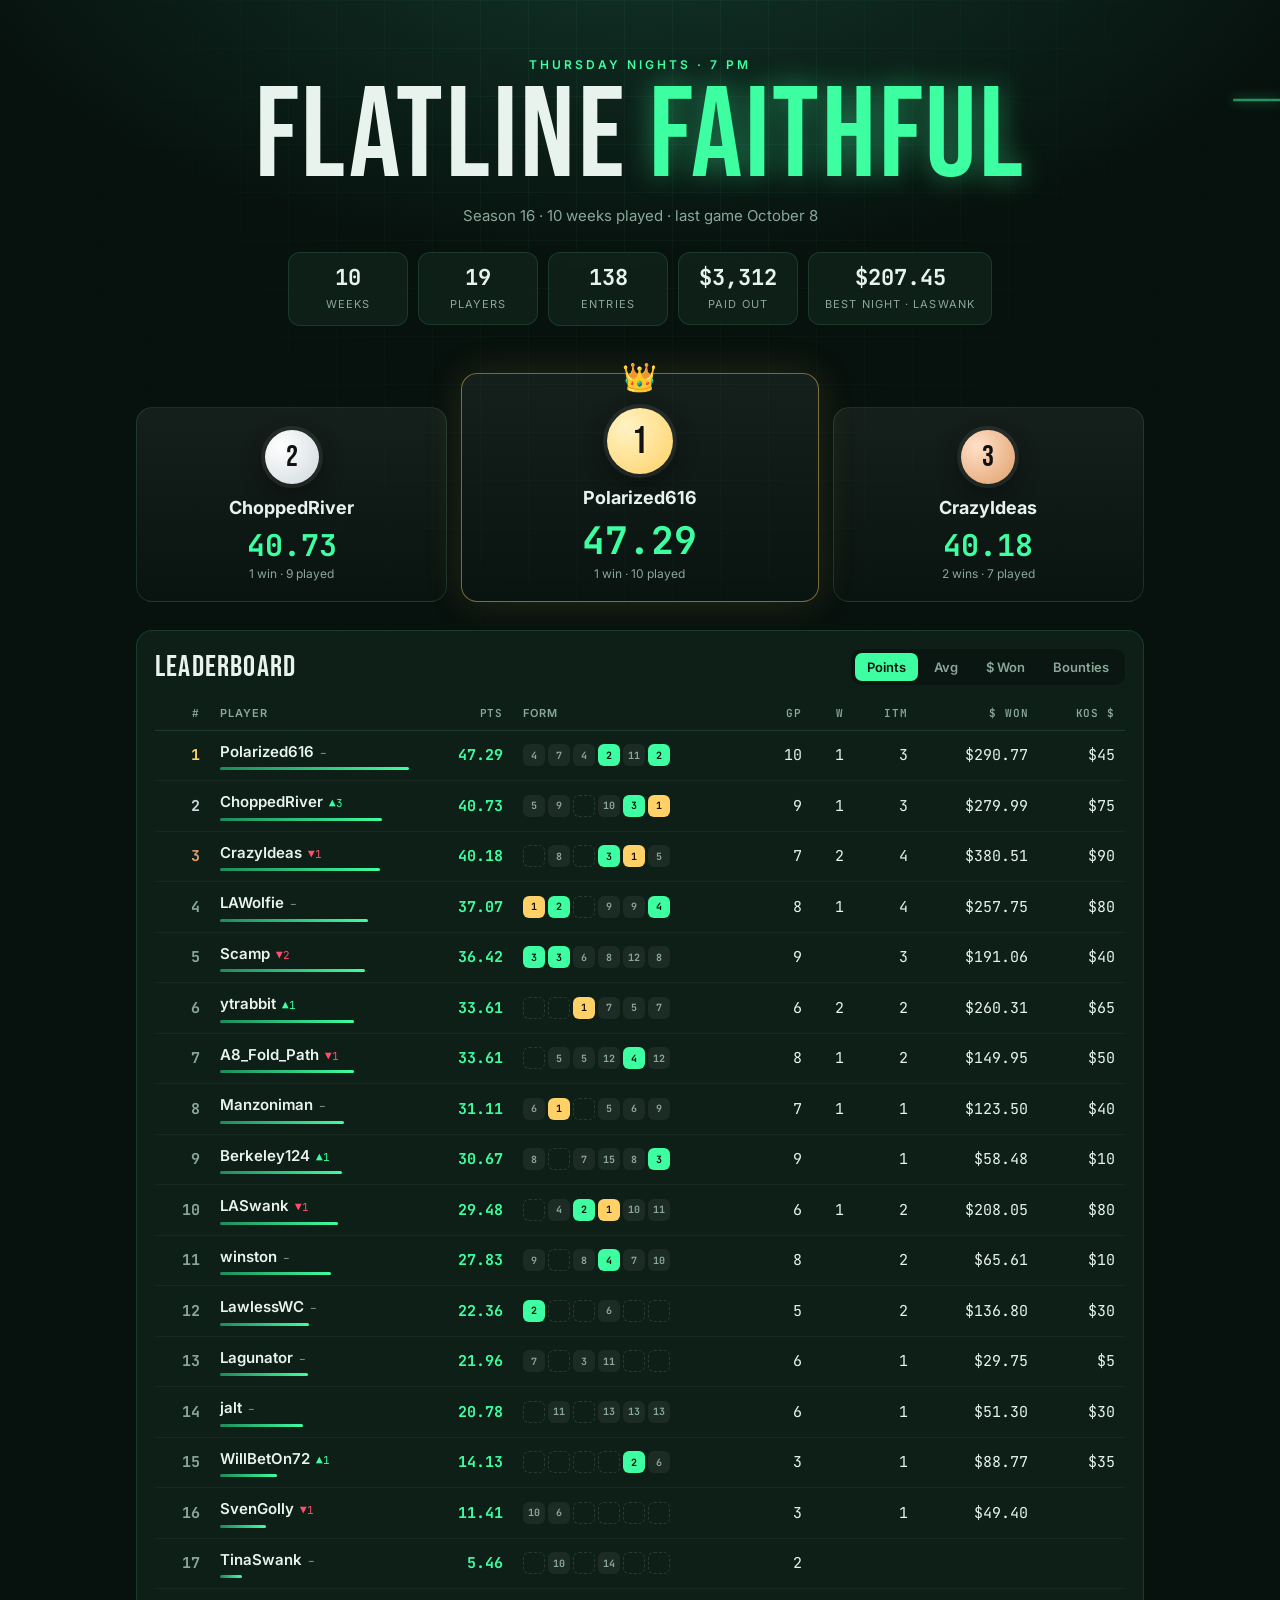
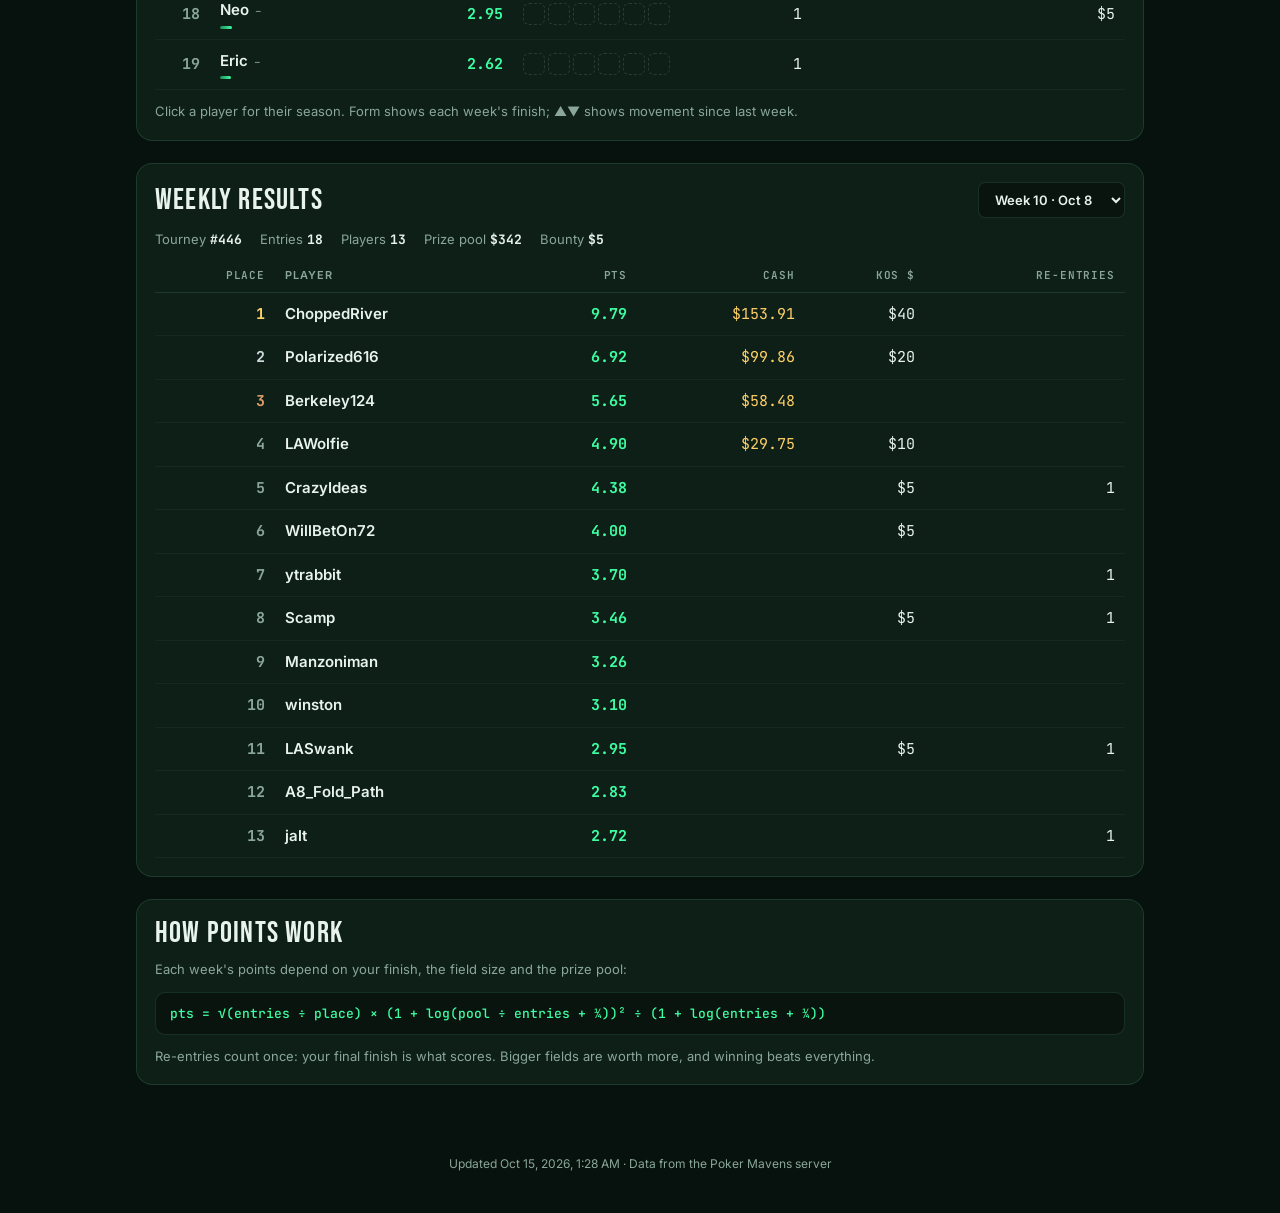
==== docs/index.html @ e8e3a144 "Flatline Faithful standings site Co-Authored-By: Claude Opus 5.5 <noreply@anthropic.com>" ====
<!doctype html>
<html lang="en">
<head>
  <meta charset="utf-8">
  <meta name="viewport" content="width=device-width, initial-scale=1">
  <title>Flatline Standings</title>
  <meta name="description" content="Season standings for the Flatline Faithful weekly poker tournament.">
  <link rel="preconnect" href="https://fonts.googleapis.com">
  <link rel="preconnect" href="https://fonts.gstatic.com" crossorigin>
  <link href="https://fonts.googleapis.com/css2?family=Bebas+Neue&family=Inter:wght@400;500;600;700&family=JetBrains+Mono:wght@500;700&display=swap" rel="stylesheet">
  <link rel="stylesheet" href="style.css">
  <link rel="icon" href="data:image/svg+xml,<svg xmlns='http://www.w3.org/2000/svg' viewBox='0 0 100 100'><text y='.9em' font-size='90'>♠</text></svg>">
</head>
<body>
  <div class="glow" aria-hidden="true"></div>

  <header class="hero">
    <div class="ekg" aria-hidden="true">
      <svg viewBox="0 0 1200 120" preserveAspectRatio="none">
        <path d="M0 60 H420 L450 60 L470 20 L495 105 L520 8 L545 92 L565 60 H1200" />
      </svg>
    </div>
    <p class="kicker">Thursday nights · 7 PM</p>
    <h1>Flatline <span>Faithful</span></h1>
    <p class="season" id="season">Loading…</p>
    <div class="stats" id="stats"></div>
  </header>

  <main>
    <section class="podium" id="podium" aria-label="Top three"></section>

    <section class="panel">
      <div class="panel-head">
        <h2>Leaderboard</h2>
        <div class="tabs" role="tablist">
          <button role="tab" aria-selected="true" data-sort="points">Points</button>
          <button role="tab" aria-selected="false" data-sort="avgPoints">Avg</button>
          <button role="tab" aria-selected="false" data-sort="winnings">$ Won</button>
          <button role="tab" aria-selected="false" data-sort="bounties">Bounties</button>
        </div>
      </div>
      <div class="table-wrap">
        <table class="board">
          <thead>
            <tr>
              <th class="num">#</th>
              <th>Player</th>
              <th class="num">Pts</th>
              <th class="hide-sm">Form</th>
              <th class="num hide-sm">GP</th>
              <th class="num">W</th>
              <th class="num hide-xs">ITM</th>
              <th class="num hide-sm">$ Won</th>
              <th class="num hide-sm">KOs $</th>
            </tr>
          </thead>
          <tbody id="board"></tbody>
        </table>
      </div>
      <p class="legend">Click a player for their season. Form shows each week's finish; ▲▼ shows movement since last week.</p>
    </section>

    <section class="panel">
      <div class="panel-head">
        <h2>Weekly Results</h2>
        <select id="event-pick" aria-label="Choose week"></select>
      </div>
      <div id="event"></div>
    </section>

    <section class="panel">
      <div class="panel-head"><h2>How Points Work</h2></div>
      <p class="explain">
        Each week's points depend on your finish, the field size and the prize pool:
      </p>
      <code class="formula">pts = √(entries ÷ place) × (1 + log(pool ÷ entries + ¼))² ÷ (1 + log(entries + ¼))</code>
      <p class="explain">
        Re-entries count once: your final finish is what scores. Bigger fields are worth more, and winning beats everything.
      </p>
    </section>
  </main>

  <footer>
    <span id="updated"></span> · Data from the Poker Mavens server
  </footer>

  <dialog id="player">
    <form method="dialog"><button class="close" aria-label="Close">✕</button></form>
    <div id="player-body"></div>
  </dialog>

  <script src="app.js"></script>
</body>
</html>
---- docs/style.css ----
:root {
  --bg: #07110d;
  --bg-2: #0c1c16;
  --panel: rgba(18, 38, 30, 0.72);
  --line: rgba(120, 255, 190, 0.12);
  --text: #e8f3ee;
  --muted: #8aa79a;
  --green: #3dffa2;
  --green-dim: #1f8a5a;
  --red: #ff4d6d;
  --gold: #ffd166;
  --silver: #cfd8dc;
  --bronze: #e09f6b;
  --radius: 16px;
  --mono: "JetBrains Mono", ui-monospace, monospace;
}

* { box-sizing: border-box; }
html { color-scheme: dark; }
body {
  margin: 0;
  background: radial-gradient(1200px 600px at 50% -10%, #12352a 0%, var(--bg) 60%) fixed, var(--bg);
  color: var(--text);
  font: 15px/1.5 Inter, system-ui, sans-serif;
  min-height: 100vh;
  overflow-x: hidden;
}
.glow {
  position: fixed; inset: 0; pointer-events: none; z-index: -1;
  background-image:
    linear-gradient(var(--line) 1px, transparent 1px),
    linear-gradient(90deg, var(--line) 1px, transparent 1px);
  background-size: 48px 48px;
  mask-image: radial-gradient(ellipse at top, black 10%, transparent 70%);
  opacity: .35;
}

/* ---------- hero ---------- */
.hero { position: relative; text-align: center; padding: 56px 16px 24px; }
.ekg { position: absolute; inset: 40px 0 auto; height: 120px; opacity: .55; }
.ekg svg { width: 100%; height: 100%; }
.ekg path {
  fill: none; stroke: var(--green); stroke-width: 2.5;
  filter: drop-shadow(0 0 6px var(--green));
  stroke-dasharray: 1400; stroke-dashoffset: 1400;
  animation: beat 3.2s ease-in-out infinite;
}
@keyframes beat {
  0% { stroke-dashoffset: 1400; opacity: 1; }
  60% { stroke-dashoffset: 0; opacity: 1; }
  100% { stroke-dashoffset: 0; opacity: 0; }
}
@media (prefers-reduced-motion: reduce) { .ekg path { animation: none; stroke-dashoffset: 0; } }

.kicker { position: relative; margin: 0; color: var(--green); letter-spacing: .25em; text-transform: uppercase; font-size: 12px; font-weight: 600; }
h1 {
  position: relative; margin: 6px 0 0;
  font: 400 clamp(56px, 12vw, 128px)/.9 "Bebas Neue", sans-serif;
  letter-spacing: .02em;
}
h1 span { color: var(--green); text-shadow: 0 0 28px rgba(61, 255, 162, .45); }
.season { position: relative; color: var(--muted); margin: 10px 0 24px; }

.stats { display: flex; justify-content: center; flex-wrap: wrap; gap: 10px; max-width: 900px; margin: 0 auto; }
.stat {
  background: var(--panel); border: 1px solid var(--line); border-radius: 12px;
  padding: 10px 16px; min-width: 120px; backdrop-filter: blur(6px);
}
.stat b { display: block; font: 700 22px var(--mono); }
.stat small { color: var(--muted); font-size: 11px; text-transform: uppercase; letter-spacing: .1em; }

main { max-width: 1040px; margin: 0 auto; padding: 0 16px 48px; }

/* ---------- podium ---------- */
.podium {
  display: grid; grid-template-columns: 1fr 1.15fr 1fr; align-items: end; gap: 14px;
  margin: 24px 0 28px;
}
.spot {
  position: relative; text-align: center; cursor: pointer;
  background: linear-gradient(180deg, rgba(255,255,255,.06), rgba(255,255,255,.01));
  border: 1px solid var(--line); border-radius: var(--radius);
  padding: 22px 12px 18px; transition: transform .2s;
}
.spot:hover { transform: translateY(-4px); }
.spot .medal {
  width: 54px; height: 54px; margin: 0 auto 10px; border-radius: 50%;
  display: grid; place-items: center; font: 400 30px "Bebas Neue", sans-serif; color: #111;
  box-shadow: 0 0 0 4px rgba(255,255,255,.08), 0 8px 24px rgba(0,0,0,.4);
}
.spot.p1 { padding-top: 34px; border-color: rgba(255, 209, 102, .45); box-shadow: 0 0 40px rgba(255, 209, 102, .12); }
.p1 .medal { background: radial-gradient(circle at 30% 30%, #fff3c4, var(--gold)); width: 66px; height: 66px; font-size: 38px; }
.p2 .medal { background: radial-gradient(circle at 30% 30%, #fff, var(--silver)); }
.p3 .medal { background: radial-gradient(circle at 30% 30%, #ffe0c8, var(--bronze)); }
.spot .name { font-weight: 700; font-size: 18px; word-break: break-word; }
.spot .pts { font: 700 30px var(--mono); color: var(--green); margin-top: 4px; }
.p1 .pts { font-size: 38px; }
.spot .sub { color: var(--muted); font-size: 12px; }
.crown { position: absolute; top: -18px; left: 50%; transform: translateX(-50%); font-size: 28px; }

/* ---------- panels ---------- */
.panel {
  background: var(--panel); border: 1px solid var(--line); border-radius: var(--radius);
  padding: 18px; margin-bottom: 22px; backdrop-filter: blur(8px);
}
.panel-head { display: flex; align-items: center; justify-content: space-between; gap: 12px; flex-wrap: wrap; margin-bottom: 12px; }
h2 { margin: 0; font: 400 30px/1 "Bebas Neue", sans-serif; letter-spacing: .04em; }

.tabs { display: flex; gap: 4px; background: rgba(0,0,0,.3); padding: 4px; border-radius: 10px; }
.tabs button, select {
  background: transparent; color: var(--muted); border: 0; border-radius: 7px;
  padding: 6px 12px; font: 600 13px Inter, sans-serif; cursor: pointer;
}
.tabs button[aria-selected="true"] { background: var(--green); color: #04130c; }
select { background: rgba(0,0,0,.35); color: var(--text); border: 1px solid var(--line); padding: 8px 12px; }

.table-wrap { overflow-x: auto; }
table { width: 100%; border-collapse: collapse; }
th {
  text-align: left; color: var(--muted); font-size: 11px; font-weight: 600;
  text-transform: uppercase; letter-spacing: .08em; padding: 8px 10px; border-bottom: 1px solid var(--line);
}
td { padding: 10px; border-bottom: 1px solid rgba(255,255,255,.04); white-space: nowrap; }
.num { text-align: right; font-family: var(--mono); }
.board tbody tr { cursor: pointer; transition: background .15s; }
.board tbody tr:hover { background: rgba(61, 255, 162, .06); }
.rank { font: 700 15px var(--mono); color: var(--muted); }
.r1 .rank { color: var(--gold); } .r2 .rank { color: var(--silver); } .r3 .rank { color: var(--bronze); }
.player { font-weight: 600; }
.move { font-size: 11px; margin-left: 6px; font-family: var(--mono); }
.up { color: var(--green); } .down { color: var(--red); } .same { color: var(--muted); }
.pts { color: var(--green); font-weight: 700; }
.bar { height: 3px; border-radius: 2px; background: linear-gradient(90deg, var(--green-dim), var(--green)); margin-top: 4px; }

.form { display: flex; gap: 3px; }
.chip {
  width: 22px; height: 22px; border-radius: 6px; display: grid; place-items: center;
  font: 700 10px var(--mono); background: rgba(255,255,255,.06); color: var(--muted);
}
.chip.win { background: var(--gold); color: #1a1200; }
.chip.cash { background: var(--green); color: #04130c; }
.chip.dns { background: transparent; border: 1px dashed rgba(255,255,255,.12); }

.legend, .explain { color: var(--muted); font-size: 13px; margin: 12px 0 0; }
.formula {
  display: block; margin: 12px 0; padding: 12px 14px; border-radius: 10px; overflow-x: auto;
  background: rgba(0,0,0,.35); border: 1px solid var(--line); font: 500 13px var(--mono); color: var(--green); white-space: nowrap;
}

/* ---------- weekly ---------- */
.event-meta { display: flex; gap: 18px; flex-wrap: wrap; color: var(--muted); font-size: 13px; margin-bottom: 10px; }
.event-meta b { color: var(--text); font-family: var(--mono); }
.money { color: var(--gold); }

/* ---------- dialog ---------- */
dialog {
  width: min(560px, calc(100vw - 32px)); max-height: 85vh; padding: 22px;
  background: var(--bg-2); color: var(--text); border: 1px solid var(--line); border-radius: var(--radius);
  box-shadow: 0 30px 80px rgba(0,0,0,.6);
}
dialog::backdrop { background: rgba(0, 0, 0, .65); backdrop-filter: blur(3px); }
.close { position: absolute; top: 12px; right: 12px; background: none; border: 0; color: var(--muted); font-size: 18px; cursor: pointer; }
.pd-name { font: 400 44px/1 "Bebas Neue", sans-serif; margin: 0 0 4px; }
.pd-grid { display: grid; grid-template-columns: repeat(4, 1fr); gap: 8px; margin: 14px 0; }
.pd-grid .stat { min-width: 0; padding: 8px 10px; }
.pd-grid .stat b { font-size: 18px; }
.chart { width: 100%; height: 130px; margin: 6px 0 12px; }
.chart .axis { stroke: rgba(255,255,255,.08); }
.chart .lineplot { fill: none; stroke: var(--green); stroke-width: 2.5; filter: drop-shadow(0 0 4px rgba(61,255,162,.6)); }
.chart circle { fill: var(--bg-2); stroke: var(--green); stroke-width: 2; }
.chart text { fill: var(--muted); font: 10px var(--mono); }

footer { text-align: center; color: var(--muted); font-size: 12px; padding: 0 16px 40px; }

@media (max-width: 720px) {
  .hide-sm { display: none; }
  .podium { gap: 8px; }
  .spot { padding: 16px 6px 12px; }
  .spot { min-width: 0; }
  .spot .name { font-size: 12px; word-break: normal; overflow: hidden; text-overflow: ellipsis; white-space: nowrap; }
  .spot .pts { font-size: 22px; } .p1 .pts { font-size: 26px; }
  .pd-grid { grid-template-columns: repeat(2, 1fr); }
}
@media (max-width: 420px) {
  .hide-xs { display: none; }
  td, th { padding: 8px 6px; }
}
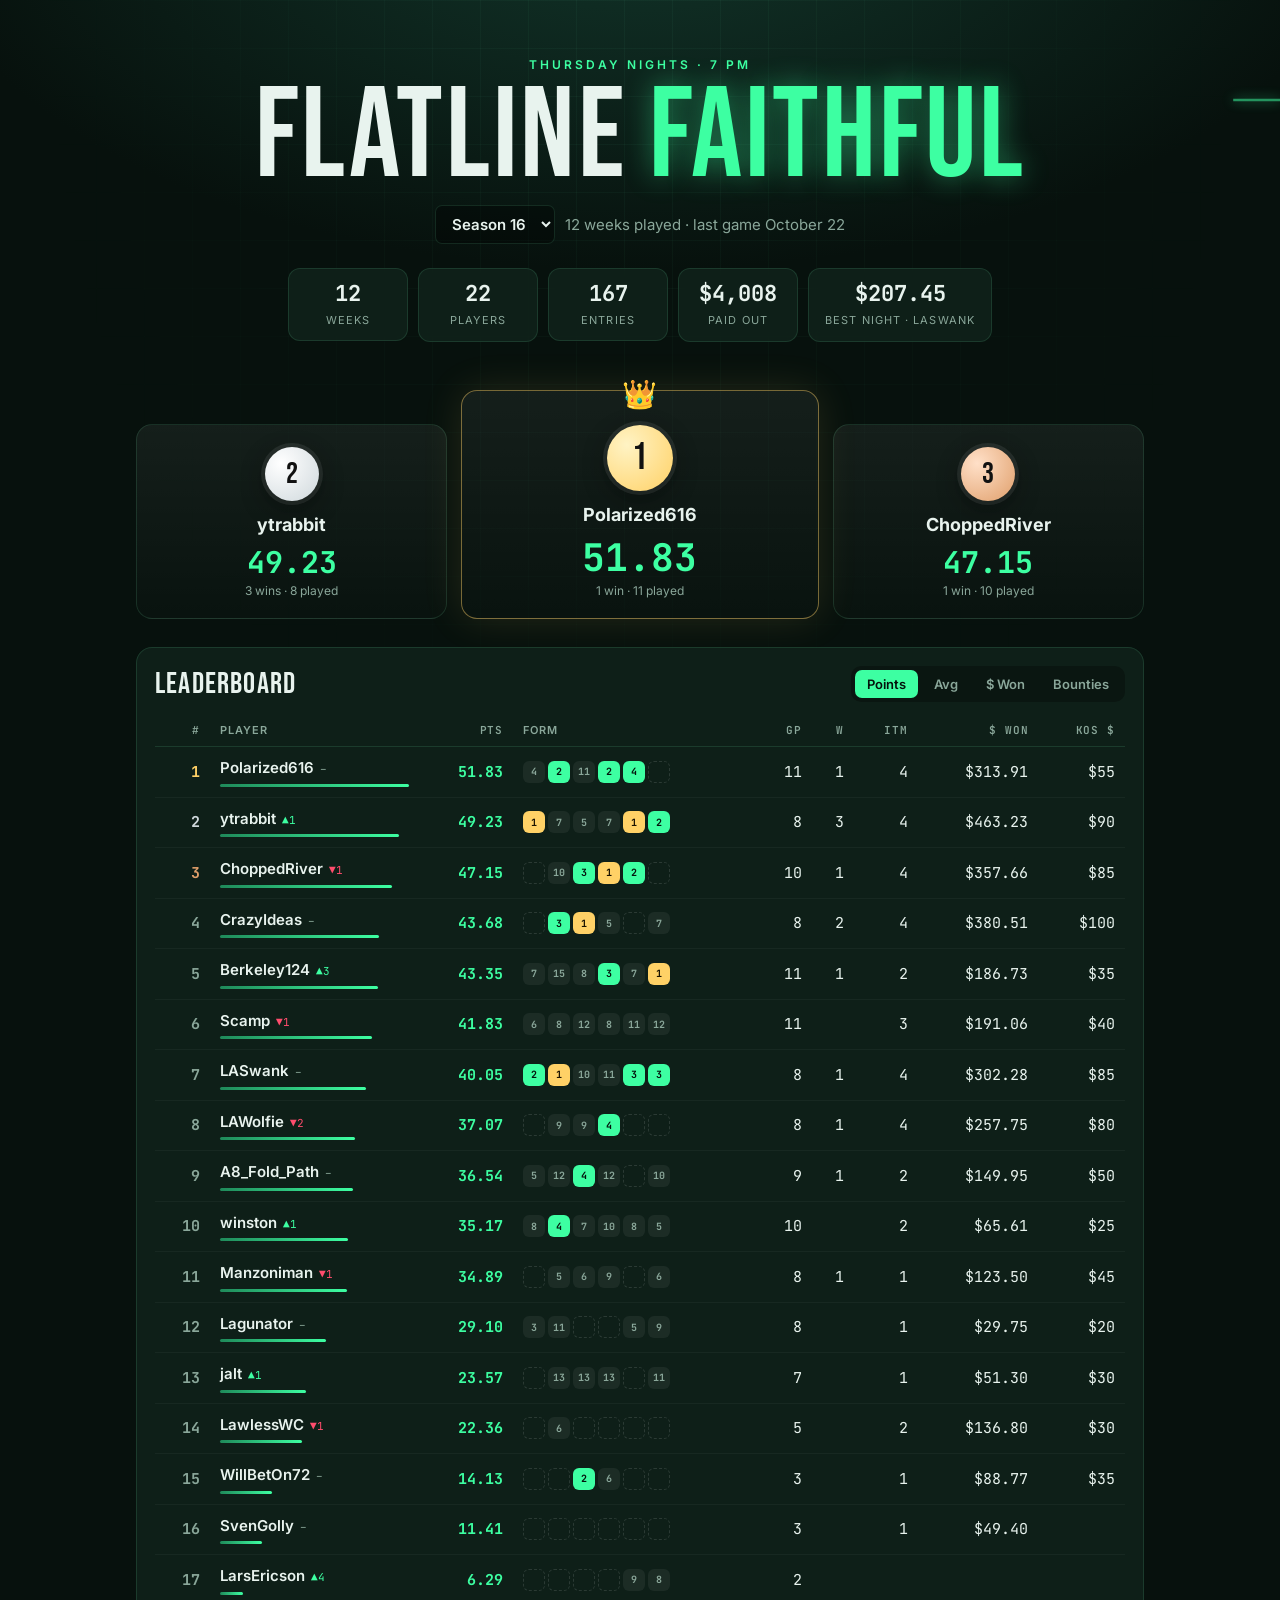
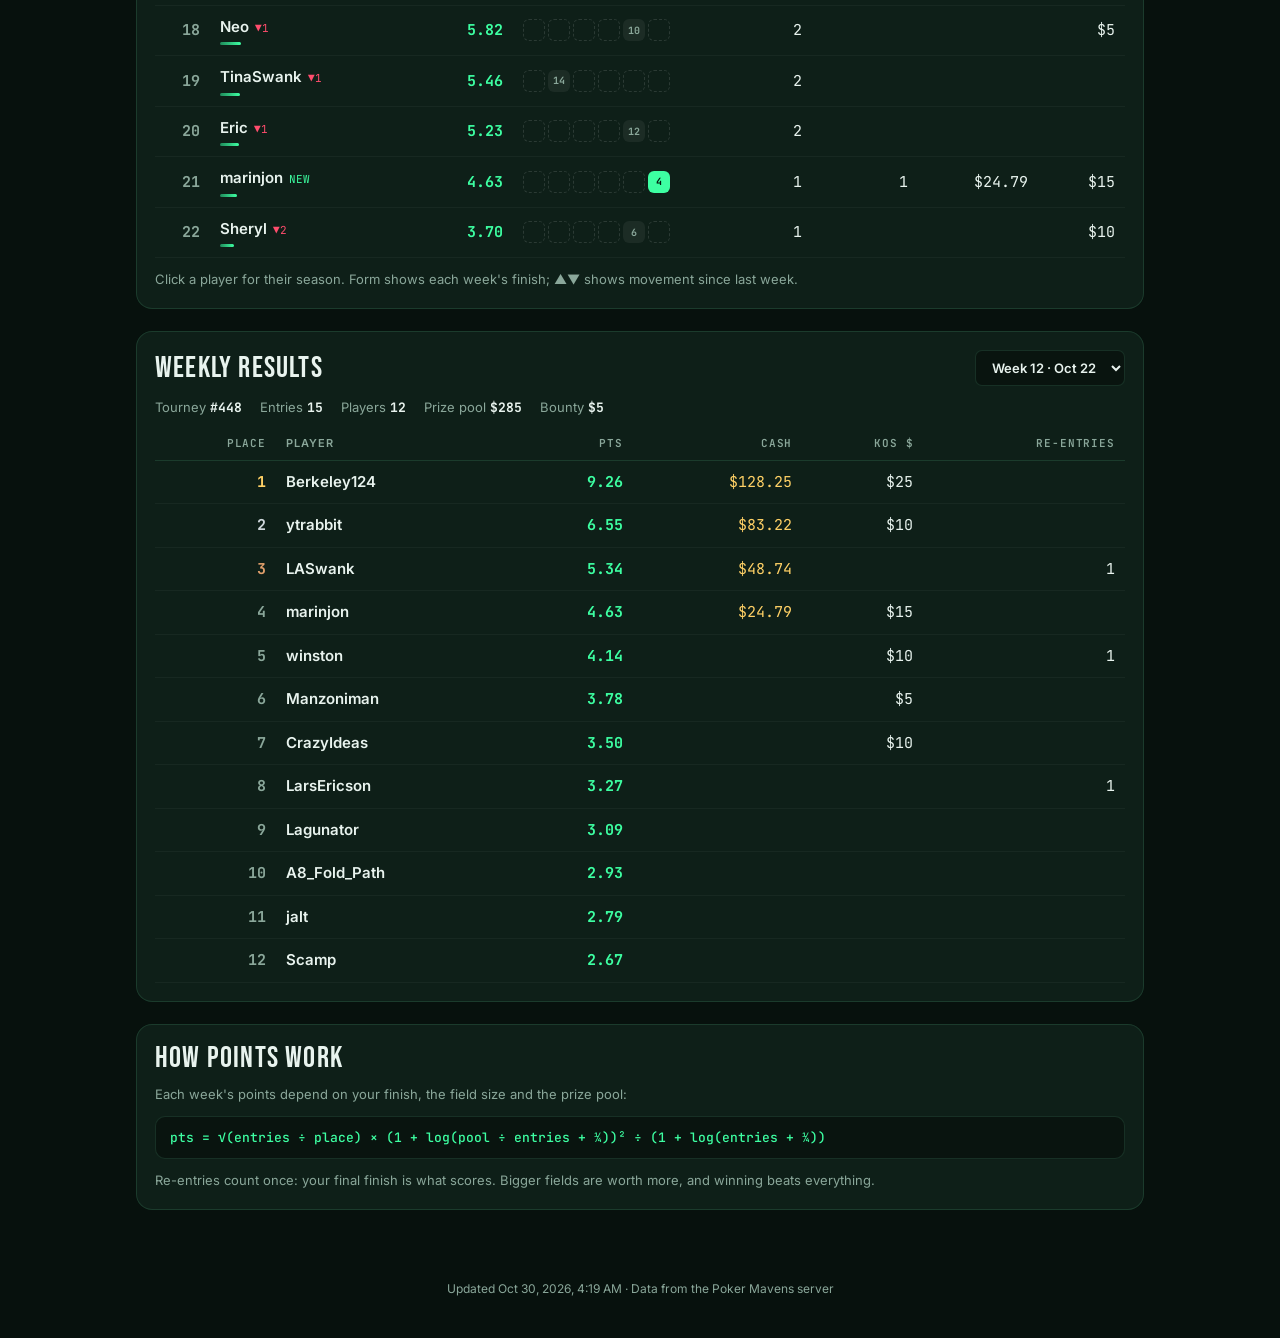
==== commit 2b039a1d: "Update standings 2026-10-29" ====
--- a/docs/index.html
+++ b/docs/index.html
@@ -22,7 +22,7 @@
     </div>
     <p class="kicker">Thursday nights · 7 PM</p>
     <h1>Flatline <span>Faithful</span></h1>
-    <p class="season" id="season">Loading…</p>
+    <p class="season"><select id="season-pick" aria-label="Season"></select> <span id="season">Loading…</span></p>
     <div class="stats" id="stats"></div>
   </header>
 
@@ -68,6 +68,11 @@
       <div id="event"></div>
     </section>
 
+    <section class="panel" id="finale-panel" hidden>
+      <div class="panel-head"><h2>Season Finale</h2></div>
+      <div class="finale" id="finale"></div>
+    </section>
+
     <section class="panel">
       <div class="panel-head"><h2>How Points Work</h2></div>
       <p class="explain">
@@ -81,7 +86,7 @@
   </main>
 
   <footer>
-    <span id="updated"></span> · Data from the Poker Mavens server
+    <span id="updated"></span> · <span id="source">Data from the Poker Mavens server</span>
   </footer>
 
   <dialog id="player">
--- a/docs/style.css
+++ b/docs/style.css
@@ -60,6 +60,7 @@
 }
 h1 span { color: var(--green); text-shadow: 0 0 28px rgba(61, 255, 162, .45); }
 .season { position: relative; color: var(--muted); margin: 10px 0 24px; }
+.season select { font-size: 15px; margin-right: 6px; }
 
 .stats { display: flex; justify-content: center; flex-wrap: wrap; gap: 10px; max-width: 900px; margin: 0 auto; }
 .stat {
@@ -115,6 +116,11 @@
 select { background: rgba(0,0,0,.35); color: var(--text); border: 1px solid var(--line); padding: 8px 12px; }
 
 .table-wrap { overflow-x: auto; }
+
+.finale { display: grid; grid-template-columns: repeat(auto-fit, minmax(300px, 1fr)); gap: 24px; }
+.finale h3 { font: 400 24px "Bebas Neue", sans-serif; letter-spacing: .04em; margin: 0 0 4px; }
+.finale .champ { color: var(--gold); font-weight: 600; margin: 0 0 10px; }
+.finale .note { color: var(--muted); font-size: 12px; margin: 8px 0 0; }
 table { width: 100%; border-collapse: collapse; }
 th {
   text-align: left; color: var(--muted); font-size: 11px; font-weight: 600;
